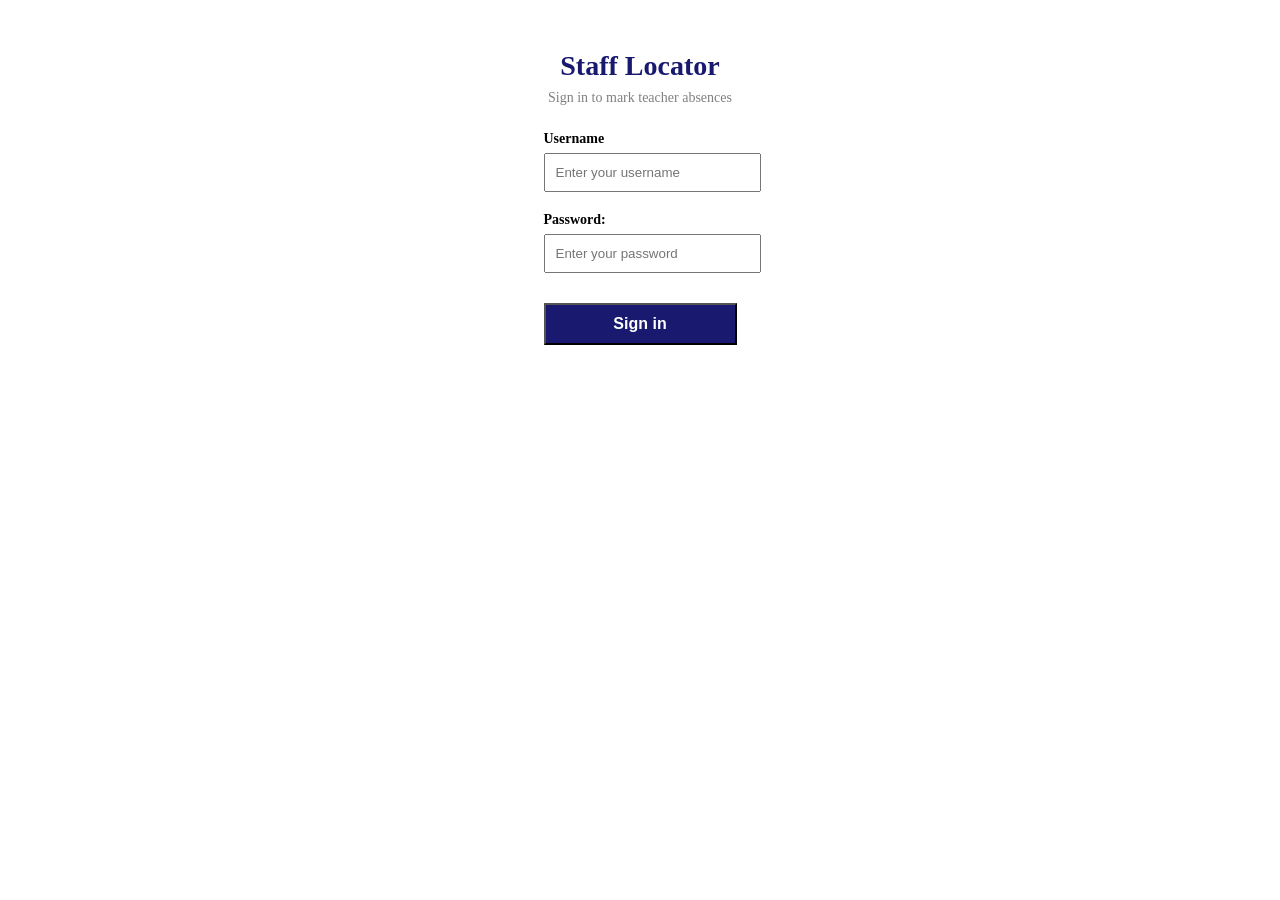
==== login.html @ 8cfe9660 "Add files via upload" ====
<!DOCTYPE html>
<html lang="en">
<head>
    <meta charset="UTF-8">
    <title>Login</title>
    <link rel="stylesheet" href="login.css">
</head>

<body>
    <div class = "login-card">
        <div class = "login-header">
            <h1> Staff Locator</h1>
            <p> Sign in to mark teacher absences</p>
        </div>

        <form id = "loginForm">
            <div class = "form-div">
                <span>Username</span>
                <input type="text" id="username" placeholder="Enter your username">
            </div>

            <div class = "form-div">
                <span>Password:</span>
                <input type="password" id="password" placeholder="Enter your password">
            </div>


            <button type = "submit" id = "signBtn" class="signin-btn"> Sign in</button>
        </form>
    </div>

    <div>
        <footer> <p></p> </footer>
    </div>
    <script src = "login.js"></script>
</body>
</html>
---- login.css ----
* {
    margin: 0;
    padding: 0;
}

body {
    padding: 20px;
    display: flex;
    justify-content: center;
    align-items: center;
    text-align: center;
    font-size: 14px;
    flex-direction: column;
}


.login-card {
    background: white;
    max-width: 400px;
    padding: 30px 25px;
}

/* Header */
.login-header h1 {
    color: midnightblue;
    font-size: 28px;
    margin-bottom: 8px;
}

.login-header p {
    color: grey;

    margin-bottom: 25px;
}


.form-div {
    text-align: left;
    margin-bottom: 20px;
}

.form-div span {
    display: block;
    font-weight: 600;
    margin-bottom: 6px;

}

.form-div input {
    width: 100%;
    padding: 10px;
}

.signin-btn {
    width: 100%;
    background: midnightblue;
    color: white;
    padding: 10px;
    font-size: 16px;
    font-weight: bold;
    margin-top: 10px;
}

.footer {
    margin-top: 25px;
    font-size: 12px;
    color: grey;
    text-align: center;
}
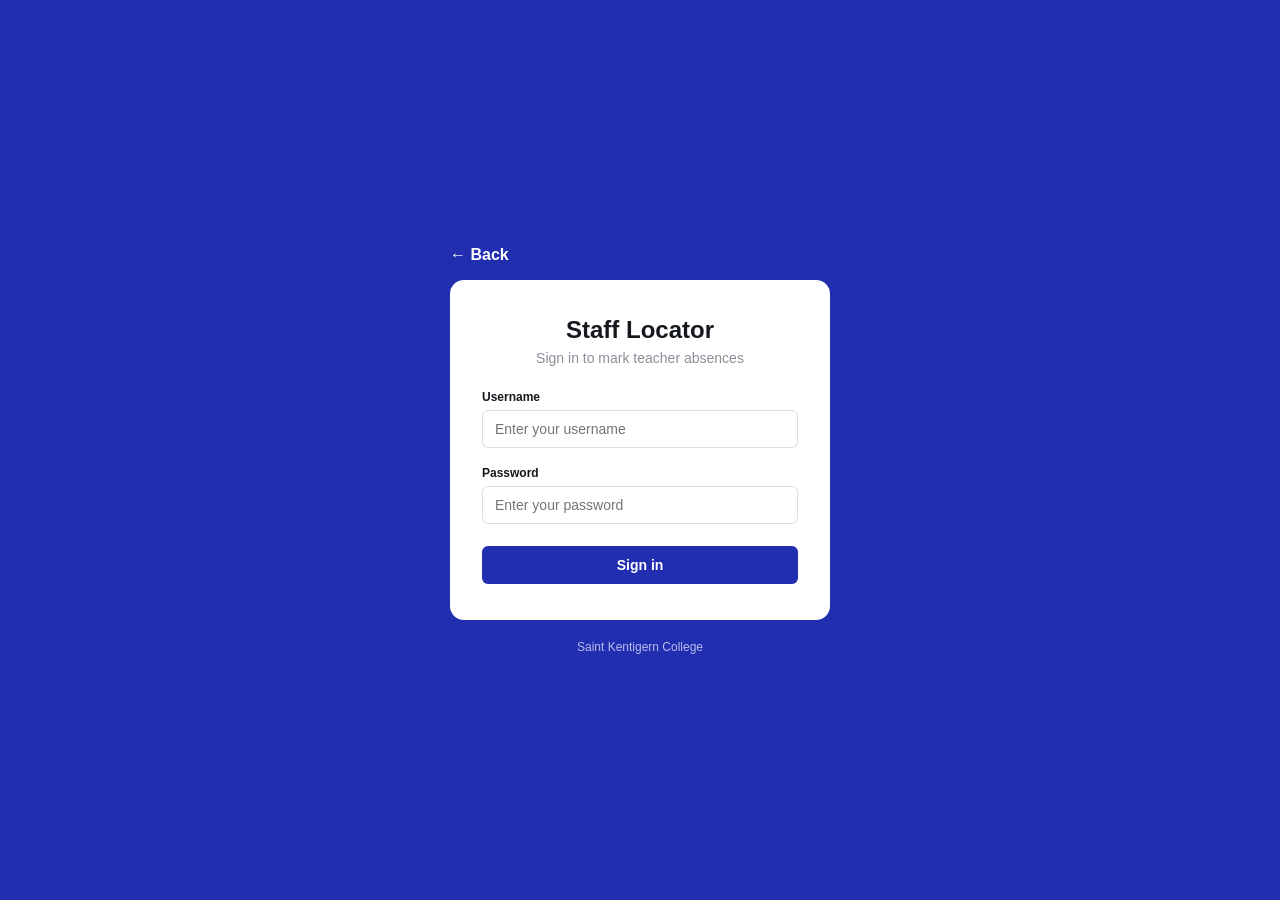
==== commit d9b1dc48: "Add files via upload" ====
--- a/login.html
+++ b/login.html
@@ -1,37 +1,77 @@
-<!DOCTYPE html>
-<html lang="en">
-<head>
-    <meta charset="UTF-8">
-    <title>Login</title>
-    <link rel="stylesheet" href="login.css">
-</head>
-
-<body>
-    <div class = "login-card">
-        <div class = "login-header">
-            <h1> Staff Locator</h1>
-            <p> Sign in to mark teacher absences</p>
-        </div>
-
-        <form id = "loginForm">
-            <div class = "form-div">
-                <span>Username</span>
-                <input type="text" id="username" placeholder="Enter your username">
-            </div>
-
-            <div class = "form-div">
-                <span>Password:</span>
-                <input type="password" id="password" placeholder="Enter your password">
-            </div>
-
-
-            <button type = "submit" id = "signBtn" class="signin-btn"> Sign in</button>
-        </form>
-    </div>
-
-    <div>
-        <footer> <p></p> </footer>
-    </div>
-    <script src = "login.js"></script>
-</body>
+<!DOCTYPE html>
+<!-- Tells the browser this is an HTML5 document -->
+
+<html lang="en">
+<head>
+    <meta charset="UTF-8">
+    <!-- 'UTF-8' supports all characters -->
+
+    <meta name="viewport" content="width=device-width, initial-scale=1.0">
+    <!-- Makes the page responsive: matches screen width and no zoom on load -->
+
+    <title>Login</title>
+    <!-- Text -->
+
+    <link rel="stylesheet" href="login.css">
+    <!-- Links the CSS file -->
+</head>
+
+<body>
+    <div class="login-container">
+        <!-- A 'container' div -->
+
+        <!-- Back button -->
+        <a href="index.html" class="back-btn">← Back</a>
+        <!--A hyperlink takes user to the "index.html". it applies "back-btn"  styles -->
+
+        <div class="login-card">
+            <!-- A container for the login box (styled as a "login-card") -->
+
+            <div class="login-header">
+                <!-- Header of the card -->
+                <h1>Staff Locator</h1>
+                <p>Sign in to mark teacher absences</p>
+                <!-- description under the heading -->
+            </div>
+
+            <!-- Error message display -->
+            <div id="errorMessage" class="error-message" style="display: none;">
+                <!-- used by JavaScript to target this element. hidden by default -->
+            </div>
+
+            <form id="loginForm">
+                <!-- collect user input. JavaScript listens for 'submit' on this form. -->
+
+                <div class="form-div">
+                    <!-- 'form-div' groups a label + input field -->
+                    <span>Username</span>
+                    <!-- inline text-->
+
+                    <input type="text" id="username" placeholder="Enter your username" autocomplete="username">
+                    <!-- creates a text box for username input.JavaScript reads this value.
+                         placeholder hint text inside box. autocomplete suggest saved usernames. -->
+                </div>
+
+                <div class="form-div">
+                    <!-- 'form-div' groups a label + input field -->
+                    <span>Password</span>
+                    <input type="password" id="password" placeholder="Enter your password" autocomplete="current-password">
+                    <!-- creates a text box for password input.JavaScript reads this value.
+                         placeholder hint text inside box. autocomplete suggest saved password. -->
+                </div>
+
+                <button type="submit" id="signBtn" class="signin-btn">Sign in</button>
+                <!-- a clickable button.when clicked, it triggers the form's 'submit' event. -->
+            </form>
+        </div>
+
+        <div class="footer">
+            <p>Saint Kentigern College</p>
+            <!-- Footer text at the bottom of the page -->
+        </div>
+    </div>
+
+    <script src="login.js"></script>
+    <!-- Links the JavaScript file.-->
+</body>
 </html>
--- a/login.css
+++ b/login.css
@@ -1,69 +1,145 @@
-* {
-    margin: 0;
-    padding: 0;
-}
-
-body {
-    padding: 20px;
-    display: flex;
-    justify-content: center;
-    align-items: center;
-    text-align: center;
-    font-size: 14px;
-    flex-direction: column;
-}
-
-
-.login-card {
-    background: white;
-    max-width: 400px;
-    padding: 30px 25px;
-}
-
-/* Header */
-.login-header h1 {
-    color: midnightblue;
-    font-size: 28px;
-    margin-bottom: 8px;
-}
-
-.login-header p {
-    color: grey;
-
-    margin-bottom: 25px;
-}
-
-
-.form-div {
-    text-align: left;
-    margin-bottom: 20px;
-}
-
-.form-div span {
-    display: block;
-    font-weight: 600;
-    margin-bottom: 6px;
-
-}
-
-.form-div input {
-    width: 100%;
-    padding: 10px;
-}
-
-.signin-btn {
-    width: 100%;
-    background: midnightblue;
-    color: white;
-    padding: 10px;
-    font-size: 16px;
-    font-weight: bold;
-    margin-top: 10px;
-}
-
-.footer {
-    margin-top: 25px;
-    font-size: 12px;
-    color: grey;
-    text-align: center;
+/* COLOUR VARIABLES (like paint pots)*/
+:root {
+    --page-bg: #212eb0;        /* Blue background for the whole page */
+    --card-bg: #ffffff;        /* White background for the login card */
+    --text: #15181c;          /* Dark grey for most text */
+    --muted: #8a8f98;         /* Lighter grey for less important text */
+    --line-strong: #dcdde1;   /* Light grey for borders/lines */
+    --red-bg: #fde6e2;        /* Pinkish background for error messages */
+    --red-text: #c1432d;      /* Red colour for error text */
+    --radius: 6px;            /* Small rounded corners (for inputs/buttons) */
+    --card-radius: 14px;      /* Bigger rounded corners (for the main card) */
+}
+
+/* clean slate for all elements */
+* {
+    margin: 0;                /* Remove all default spacing */
+    padding: 0;               /* Remove all default padding */
+    box-sizing: border-box;   /* Makes width/height include padding & borders */
+    text-decoration: none;    /* Removes underlines from links */
+}
+
+/* PAGE BODY */
+body {
+    min-height: 100vh;        /* Minimum height = full screen height */
+    padding: 20px;            /* Space around the edges */
+    display: flex;            /* Flexbox */
+    justify-content: center;  /* Center content horizontally */
+    align-items: center;      /* Center content vertically */
+    background: var(--page-bg); /* Blue background */
+    font-family: Arial, Helvetica, sans-serif; /* Font style */
+    font-size: 14px;          /* Base text size */
+    color: var(--text);       /* Dark text colour */
+}
+
+/* LOGIN CONTAINER */
+.login-container {
+    width: 100%;              /* Takes full width of its parent */
+    max-width: 380px;         /* But stops growing at 380px */
+    display: flex;            /* Flexbox layout */
+    flex-direction: column;   /* Stacks items vertically (top to bottom) */
+    align-items: flex-start;  /* Aligns items to the left */
+}
+
+/* BACK BUTTON */
+.back-btn {
+    color: #ffffff;           /* White text */
+    font-size: 16px;          /* Slightly bigger than normal */
+    font-weight: 600;         /* Bold text */
+    margin-bottom: 16px;      /* Space below the button */
+}
+
+/* LOGIN CARD*/
+.login-card {
+    background: var(--card-bg);   /* White background */
+    width: 100%;                 /* Takes full width of container */
+    padding: 36px 32px;          /* Space inside: 36px top/bottom, 32px left/right */
+    border-radius: var(--card-radius); /* Rounded corners (14px) */
+}
+
+/* HEADER */
+.login-header {
+    margin-bottom: 24px;      /* Space below the header */
+    text-align: center;       /* Centers the text */
+}
+
+.login-header h1 {
+    font-size: 24px;          /* Big title */
+    font-weight: 800;         /* Extra bold */
+    margin-bottom: 6px;       /* Small space below title */
+}
+
+.login-header p {
+    color: var(--muted);      /* Grey colour (less important text) */
+    font-size: 14px;          /* Normal text size */
+}
+
+/* ERROR MESSAGE */
+.error-message {
+    background: var(--red-bg);    /* Pinkish background */
+    color: var(--red-text);       /* Red text */
+    padding: 10px 14px;           /* Space inside the box */
+    border-radius: var(--radius); /* Small rounded corners*/
+    font-size: 13px;              /* Slightly smaller text */
+    font-weight: 600;             /* Bold */
+    margin-bottom: 16px;          /* Space below the error */
+}
+
+/* FORM DIVS */
+.form-div {
+    margin-bottom: 18px;      /* Space between each form field */
+}
+
+.form-div span {
+    display: block;           /* Makes the label take its own line */
+    font-weight: 600;         /* Bold label text */
+    margin-bottom: 6px;       /* Small space between label and input */
+    font-size: 12px;          /* Smaller text for labels */
+}
+
+/* INPUT FIELDS */
+.form-div input {
+    width: 100%;              /* Takes full width of the form */
+    padding: 10px 12px;       /* Space inside the box */
+    border: 1px solid var(--line-strong); /* Light grey border */
+    border-radius: var(--radius); /* Small rounded corners (6px) */
+    font-size: 14px;          /* Text inside the input */
+    outline: none;            /* Removes the blue glow when you click on it */
+}
+
+
+/* SIGN IN BUTTON */
+.signin-btn {
+    width: 100%;              /* Full width button */
+    padding: 11px;            /* Space inside the button */
+    background: var(--page-bg); /* Blue background */
+    color: #fff;              /* White text */
+    border: none;             /* No border */
+    border-radius: var(--radius); /* Small rounded corners */
+    font-size: 14px;          /* Text size */
+    font-weight: 700;         /* Bold text */
+    cursor: pointer;          /* Changes mouse to a hand when hovering */
+    margin-top: 4px;          /* Small space above the button */
+}
+
+/* FOOTER */
+.footer {
+    margin-top: 20px;         /* Space above the footer */
+    font-size: 12px;          /* Small text */
+    color: #b7bdec;           /* Light blue */
+    text-align: center;       /* Centers the text */
+    width: 100%;              /* Takes full width */
+}
+
+/* RESPONSIVE DESIGN */
+@media (max-width: 480px) {
+    /* This only applies when screen width is 480px or less (phones) */
+
+    .login-card {
+        padding: 28px 22px;   /* Less padding on small screens (saves space) */
+    }
+
+    .login-header h1 {
+        font-size: 21px;      /* Slightly smaller title on phones */
+    }
 }
